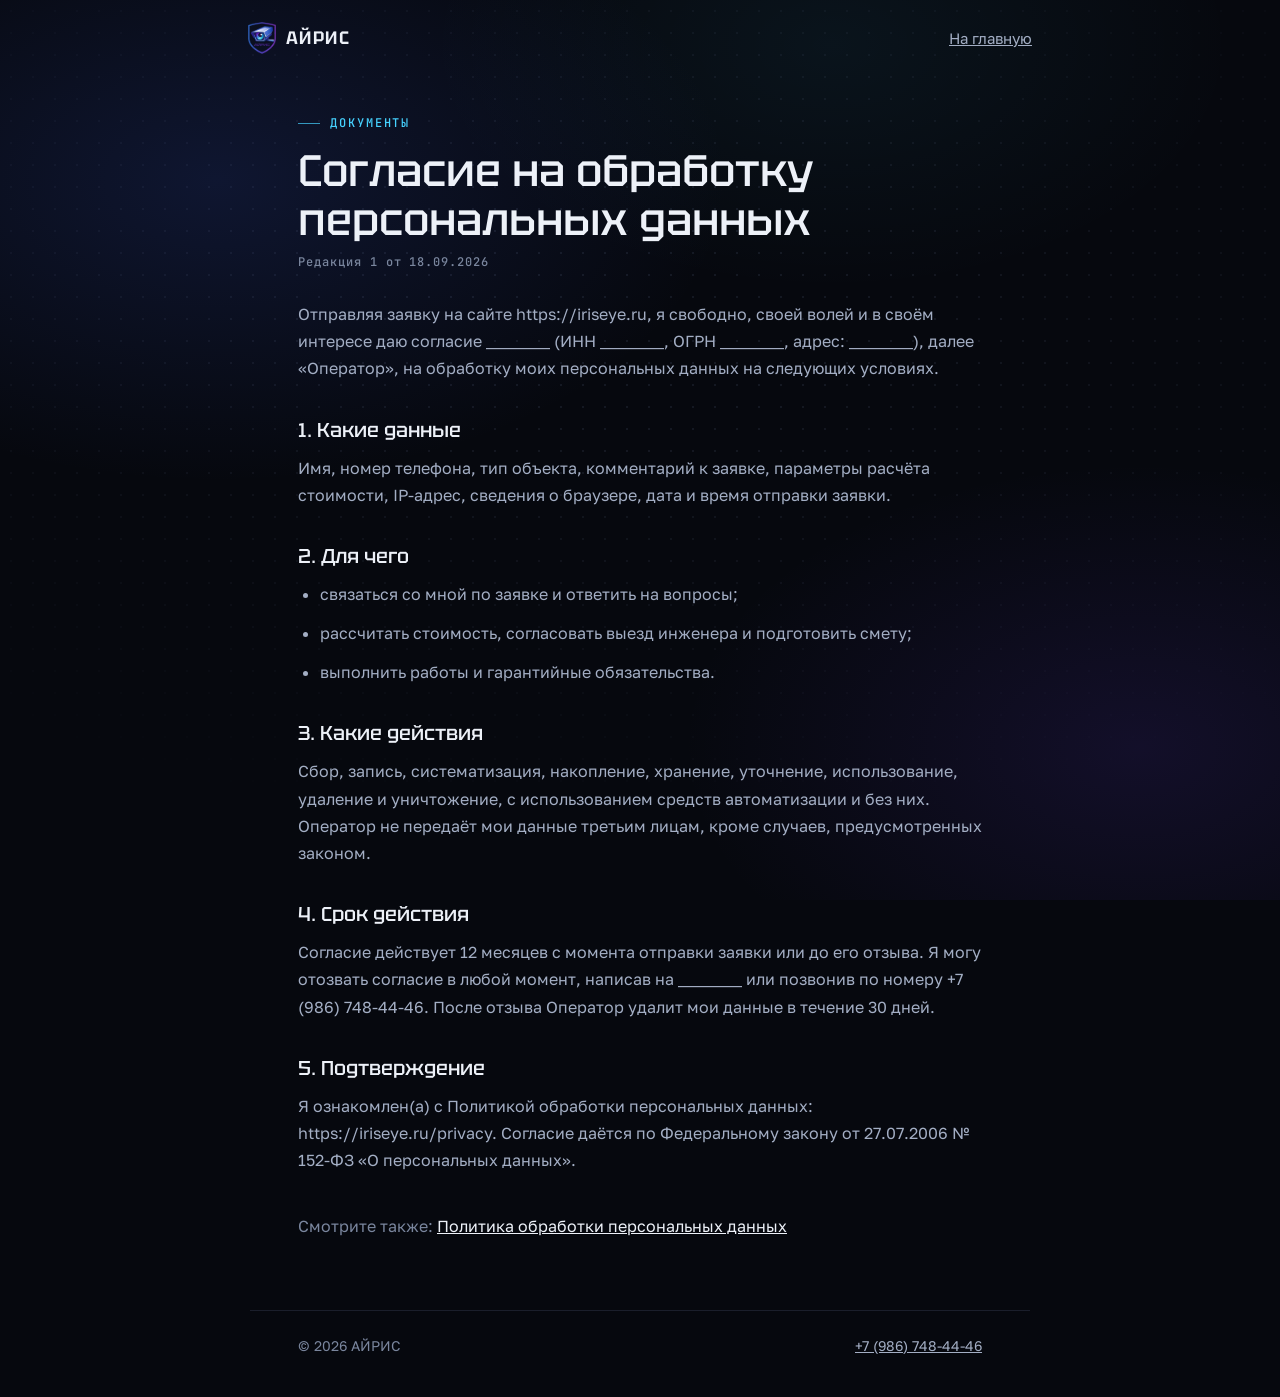
==== consent.html @ 25639793 "Статическая копия для GitHub Pages и карточки без внутренней прокрутки - php lib/cli.php build-stati" ====
<!doctype html>
<html lang="ru">
<head>
<meta charset="utf-8">
<meta name="viewport" content="width=device-width, initial-scale=1">
<title>Согласие на обработку персональных данных · АЙРИС</title>
<meta name="robots" content="noindex, follow">
<meta name="theme-color" content="#06080E">
<link rel="icon" href="./assets/img/favicon-64.png" type="image/png">
<link rel="stylesheet" href="./assets/css/fonts.css">
<link rel="stylesheet" href="./assets/css/site.css?v=7e1c4797">
</head>
<body class="doc-page">
<a class="skip" href="#main">Перейти к тексту</a>
<div class="env" aria-hidden="true"><div class="env__glow"></div><div class="env__dots"></div></div>
<header class="doc-head">
  <a class="doc-head__logo" href="./"><img src="./assets/img/logo-160.png" alt="" width="28" height="32"><span>АЙРИС</span></a>
  <a class="doc-head__back" href="./">На главную</a>
</header>
<main id="main" class="doc" tabindex="-1">
  <p class="kicker">Документы</p>
  <h1>Согласие на обработку персональных данных</h1>
      <p class="doc__meta">Редакция 1 от 18.09.2026</p>
    <div class="doc__body"><p>Отправляя заявку на сайте https://iriseye.ru, я свободно, своей волей и в своём интересе даю согласие ________ (ИНН ________, ОГРН ________, адрес: ________), далее «Оператор», на обработку моих персональных данных на следующих условиях.</p>
<h2>1. Какие данные</h2>
<p>Имя, номер телефона, тип объекта, комментарий к заявке, параметры расчёта стоимости, IP-адрес, сведения о браузере, дата и время отправки заявки.</p>
<h2>2. Для чего</h2>
<ul>
<li>связаться со мной по заявке и ответить на вопросы;</li>
<li>рассчитать стоимость, согласовать выезд инженера и подготовить смету;</li>
<li>выполнить работы и гарантийные обязательства.</li>
</ul>
<h2>3. Какие действия</h2>
<p>Сбор, запись, систематизация, накопление, хранение, уточнение, использование, удаление и уничтожение, с использованием средств автоматизации и без них. Оператор не передаёт мои данные третьим лицам, кроме случаев, предусмотренных законом.</p>
<h2>4. Срок действия</h2>
<p>Согласие действует 12 месяцев с момента отправки заявки или до его отзыва. Я могу отозвать согласие в любой момент, написав на ________ или позвонив по номеру +7 (986) 748-44-46. После отзыва Оператор удалит мои данные в течение 30 дней.</p>
<h2>5. Подтверждение</h2>
<p>Я ознакомлен(а) с Политикой обработки персональных данных: https://iriseye.ru/privacy. Согласие даётся по Федеральному закону от 27.07.2006 № 152-ФЗ «О персональных данных».</p>
</div>
    <p class="doc__see">Смотрите также: <a href="./privacy.html">Политика обработки персональных данных</a></p>
</main>
<footer class="doc-foot">
  <span>© 2026 АЙРИС</span>
  <a href="tel:+79867484446">+7 (986) 748-44-46</a>
</footer>
</body>
</html>
---- assets/css/fonts.css ----
@font-face{font-family:"Golos Text";font-style:normal;font-weight:400;font-display:swap;src:url(../fonts/GolosText-400-cyrillic.woff2) format("woff2");unicode-range:U+0301, U+0400-045F, U+0490-0491, U+04B0-04B1, U+2116}
@font-face{font-family:"Golos Text";font-style:normal;font-weight:400;font-display:swap;src:url(../fonts/GolosText-400-latin.woff2) format("woff2");unicode-range:U+0000-00FF, U+0131, U+0152-0153, U+02BB-02BC, U+02C6, U+02DA, U+02DC, U+0304, U+0308, U+0329, U+2000-206F, U+20AC, U+2122, U+2191, U+2193, U+2212, U+2215, U+FEFF, U+FFFD}
@font-face{font-family:"Golos Text";font-style:normal;font-weight:500;font-display:swap;src:url(../fonts/GolosText-500-cyrillic.woff2) format("woff2");unicode-range:U+0301, U+0400-045F, U+0490-0491, U+04B0-04B1, U+2116}
@font-face{font-family:"Golos Text";font-style:normal;font-weight:500;font-display:swap;src:url(../fonts/GolosText-500-latin.woff2) format("woff2");unicode-range:U+0000-00FF, U+0131, U+0152-0153, U+02BB-02BC, U+02C6, U+02DA, U+02DC, U+0304, U+0308, U+0329, U+2000-206F, U+20AC, U+2122, U+2191, U+2193, U+2212, U+2215, U+FEFF, U+FFFD}
@font-face{font-family:"Golos Text";font-style:normal;font-weight:600;font-display:swap;src:url(../fonts/GolosText-600-cyrillic.woff2) format("woff2");unicode-range:U+0301, U+0400-045F, U+0490-0491, U+04B0-04B1, U+2116}
@font-face{font-family:"Golos Text";font-style:normal;font-weight:600;font-display:swap;src:url(../fonts/GolosText-600-latin.woff2) format("woff2");unicode-range:U+0000-00FF, U+0131, U+0152-0153, U+02BB-02BC, U+02C6, U+02DA, U+02DC, U+0304, U+0308, U+0329, U+2000-206F, U+20AC, U+2122, U+2191, U+2193, U+2212, U+2215, U+FEFF, U+FFFD}
@font-face{font-family:"JetBrains Mono";font-style:normal;font-weight:400;font-display:swap;src:url(../fonts/JetBrainsMono-400-cyrillic.woff2) format("woff2");unicode-range:U+0301, U+0400-045F, U+0490-0491, U+04B0-04B1, U+2116}
@font-face{font-family:"JetBrains Mono";font-style:normal;font-weight:400;font-display:swap;src:url(../fonts/JetBrainsMono-400-latin.woff2) format("woff2");unicode-range:U+0000-00FF, U+0131, U+0152-0153, U+02BB-02BC, U+02C6, U+02DA, U+02DC, U+0304, U+0308, U+0329, U+2000-206F, U+20AC, U+2122, U+2191, U+2193, U+2212, U+2215, U+FEFF, U+FFFD}
@font-face{font-family:"JetBrains Mono";font-style:normal;font-weight:500;font-display:swap;src:url(../fonts/JetBrainsMono-500-cyrillic.woff2) format("woff2");unicode-range:U+0301, U+0400-045F, U+0490-0491, U+04B0-04B1, U+2116}
@font-face{font-family:"JetBrains Mono";font-style:normal;font-weight:500;font-display:swap;src:url(../fonts/JetBrainsMono-500-latin.woff2) format("woff2");unicode-range:U+0000-00FF, U+0131, U+0152-0153, U+02BB-02BC, U+02C6, U+02DA, U+02DC, U+0304, U+0308, U+0329, U+2000-206F, U+20AC, U+2122, U+2191, U+2193, U+2212, U+2215, U+FEFF, U+FFFD}
@font-face{font-family:"Tektur";font-style:normal;font-weight:500;font-display:swap;src:url(../fonts/Tektur-500-cyrillic.woff2) format("woff2");unicode-range:U+0301, U+0400-045F, U+0490-0491, U+04B0-04B1, U+2116}
@font-face{font-family:"Tektur";font-style:normal;font-weight:500;font-display:swap;src:url(../fonts/Tektur-500-latin.woff2) format("woff2");unicode-range:U+0000-00FF, U+0131, U+0152-0153, U+02BB-02BC, U+02C6, U+02DA, U+02DC, U+0304, U+0308, U+0329, U+2000-206F, U+20AC, U+2122, U+2191, U+2193, U+2212, U+2215, U+FEFF, U+FFFD}
@font-face{font-family:"Tektur";font-style:normal;font-weight:600;font-display:swap;src:url(../fonts/Tektur-600-cyrillic.woff2) format("woff2");unicode-range:U+0301, U+0400-045F, U+0490-0491, U+04B0-04B1, U+2116}
@font-face{font-family:"Tektur";font-style:normal;font-weight:600;font-display:swap;src:url(../fonts/Tektur-600-latin.woff2) format("woff2");unicode-range:U+0000-00FF, U+0131, U+0152-0153, U+02BB-02BC, U+02C6, U+02DA, U+02DC, U+0304, U+0308, U+0329, U+2000-206F, U+20AC, U+2122, U+2191, U+2193, U+2212, U+2215, U+FEFF, U+FFFD}
---- assets/css/site.css ----
/* АЙРИС · стили сайта. Всё движется только через transform и opacity. */

:root{
  --bg:#06080E; --bg-2:#0A0E18;
  --line:rgba(150,170,220,.14); --line-2:rgba(150,170,220,.32);
  --tx:#EDF1F8; --tx-2:#A3AEC4; --tx-3:#7A869E;
  --a1:#3B5BDB; --a2:#6A3FE3; --grad:linear-gradient(120deg,#3B5BDB,#6A3FE3);
  --hud:#46D2FF; --alarm:#FF4A3D; --ok:#3DD68C;
  --f-d:"Tektur",system-ui,sans-serif;
  --f-b:"Golos Text",system-ui,-apple-system,"Segoe UI",sans-serif;
  --f-m:"JetBrains Mono",ui-monospace,Consolas,monospace;
  --ease-out:cubic-bezier(.16,1,.3,1);
  --ease-io:cubic-bezier(.65,0,.35,1);
  --gut:clamp(16px,4vw,48px);
  --tshadow:0 1px 2px rgba(4,6,12,.9),0 3px 12px rgba(4,6,12,.7),0 10px 40px rgba(4,6,12,.7);
  color-scheme:dark;
}

*,*::before,*::after{box-sizing:border-box}
html{overflow-x:hidden;overflow-x:clip;-webkit-text-size-adjust:100%;scroll-padding-top:84px}
html.is-locked{overflow:hidden}
body{margin:0;overflow-x:hidden;overflow-x:clip;background:var(--bg);color:var(--tx);font:400 16px/1.6 var(--f-b);-webkit-font-smoothing:antialiased;text-rendering:optimizeLegibility}
img,svg,canvas{display:block;max-width:100%}
a{color:inherit}
button{font:inherit;color:inherit;background:none;border:0;padding:0;cursor:pointer}
h1,h2,h3{margin:0;font-weight:500}
p{margin:0}
ul{margin:0;padding:0;list-style:none}
:focus-visible{outline:2px solid var(--hud);outline-offset:3px;border-radius:6px}
::selection{background:rgba(70,210,255,.3)}
.sr-only{position:absolute!important;width:1px;height:1px;padding:0;margin:-1px;overflow:hidden;clip:rect(0 0 0 0);white-space:nowrap;border:0}
.skip{position:fixed;left:16px;top:-60px;z-index:200;padding:12px 16px;border-radius:10px;background:var(--a1);color:#fff;text-decoration:none;transition:top .3s var(--ease-out)}
.skip:focus{top:16px}
.i{width:18px;height:18px;flex-shrink:0}
main:focus{outline:none}
[hidden]{display:none!important}

/* ---------- окружение: один слой на всю страницу ---------- */
.env{position:fixed;inset:0;z-index:-1;pointer-events:none;overflow:hidden;background:var(--bg)}
.env__glow{position:absolute;inset:-25%;background:
  radial-gradient(38% 32% at 28% 30%,rgba(59,91,219,.17),transparent 70%),
  radial-gradient(34% 30% at 76% 72%,rgba(106,63,227,.13),transparent 70%),
  radial-gradient(30% 26% at 60% 20%,rgba(70,210,255,.06),transparent 70%);
  animation:envDrift 96s var(--ease-io) infinite alternate;animation-delay:-30s}
@keyframes envDrift{to{transform:translate3d(7%,-5%,0) rotate(9deg) scale(1.08)}}
.env__dots{position:absolute;inset:0;background-image:radial-gradient(rgba(170,190,240,.2) 1px,transparent 1.3px);background-size:22px 22px;
  -webkit-mask-image:radial-gradient(110% 80% at 50% 35%,#000 15%,transparent 75%);mask-image:radial-gradient(110% 80% at 50% 35%,#000 15%,transparent 75%);opacity:.45}
.env__scan{position:absolute;inset:0;background:repeating-linear-gradient(0deg,rgba(255,255,255,.016) 0 1px,transparent 1px 3px)}
.env__grain{position:absolute;inset:-50%;opacity:.07;background-image:url("data:image/svg+xml,%3Csvg xmlns='http://www.w3.org/2000/svg' width='160' height='160'%3E%3Cfilter id='n'%3E%3CfeTurbulence type='fractalNoise' baseFrequency='.85' numOctaves='2' stitchTiles='stitch'/%3E%3CfeColorMatrix values='0 0 0 0 1 0 0 0 0 1 0 0 0 0 1 0 0 0 .55 0'/%3E%3C/filter%3E%3Crect width='100%25' height='100%25' filter='url(%23n)'/%3E%3C/svg%3E");animation:grain 1.4s steps(6) infinite}
@keyframes grain{0%{transform:translate(0,0)}20%{transform:translate(-4%,3%)}40%{transform:translate(3%,-4%)}60%{transform:translate(-2%,-2%)}80%{transform:translate(4%,2%)}100%{transform:translate(0,0)}}
body.paused *,body.paused *::before,body.paused *::after{animation-play-state:paused!important}

/* ---------- кнопки ---------- */
.btn{position:relative;isolation:isolate;overflow:hidden;display:inline-flex;align-items:center;justify-content:center;gap:10px;min-height:50px;padding:0 24px;border-radius:12px;font:600 15px/1 var(--f-b);letter-spacing:.01em;text-decoration:none;color:#fff;white-space:nowrap;transition:transform .5s var(--ease-out),background-color .4s,border-color .4s,box-shadow .5s var(--ease-out)}
.btn--primary{background:var(--grad);box-shadow:0 10px 30px rgba(59,91,219,.28)}
.btn--primary:hover{transform:translateY(-2px);box-shadow:0 16px 40px rgba(80,90,230,.4)}
.btn--ghost{background:rgba(255,255,255,.04);border:1px solid var(--line-2);color:var(--tx)}
.btn--ghost:hover{transform:translateY(-2px);border-color:rgba(160,180,240,.6);background:rgba(255,255,255,.07)}
.btn--sm{min-height:42px;padding:0 18px;font-size:14px;border-radius:10px}
.btn--block{width:100%}
.btn--shine::after{content:"";position:absolute;inset:0;z-index:-1;background:linear-gradient(105deg,transparent 30%,rgba(255,255,255,.34) 50%,transparent 70%);transform:translateX(-130%);animation:shine 5s var(--ease-io) infinite;animation-delay:-1.5s}
@keyframes shine{0%,62%{transform:translateX(-130%)}100%{transform:translateX(130%)}}
.btn--arrow .i{width:0;opacity:0;transform:translateX(-8px);transition:width .45s var(--ease-out),opacity .35s,transform .45s var(--ease-out)}
.btn--arrow:hover .i,.btn--arrow:focus-visible .i{width:18px;opacity:1;transform:none}
.btn[disabled]{opacity:.6;cursor:progress}
.linkbtn{color:var(--tx-2);text-decoration:underline;text-underline-offset:3px;font-size:14px;margin-top:14px}
@media (pointer:coarse){.btn{min-height:48px}}

.kicker{display:inline-flex;align-items:center;gap:10px;font:500 12px/1.2 var(--f-m);letter-spacing:.16em;text-transform:uppercase;color:var(--hud)}
.kicker::before{content:"";width:22px;height:1px;background:currentColor;opacity:.7}
.mini{font:500 11px/1 var(--f-m);letter-spacing:.14em;text-transform:uppercase;color:var(--tx-3);margin:0 0 12px}
.rec{display:inline-block;width:8px;height:8px;border-radius:50%;background:var(--alarm);flex-shrink:0;animation:rec 1.6s ease-in-out infinite}
@keyframes rec{50%{opacity:.2}}
@keyframes spin{to{transform:rotate(360deg)}}
.chips{display:flex;flex-wrap:wrap;gap:8px;margin-top:16px}
.chips li{font:500 12px/1 var(--f-m);letter-spacing:.03em;padding:9px 11px;border:1px solid var(--line-2);border-radius:8px;color:#CBD4E8;background:rgba(4,6,12,.35)}

/* ---------- шапка ---------- */
.nav{position:fixed;left:0;right:0;top:0;z-index:40;height:68px;display:flex;align-items:center;gap:clamp(12px,2.2vw,30px);padding:0 var(--gut);transition:opacity .7s var(--ease-out)}
.nav::before{content:"";position:absolute;inset:0;z-index:-1;background:rgba(6,8,14,.8);-webkit-backdrop-filter:blur(14px);backdrop-filter:blur(14px);border-bottom:1px solid var(--line);opacity:0;transition:opacity .5s}
.nav.is-solid::before{opacity:1}
body.is-intro .nav{opacity:0;pointer-events:none}
.nav__logo{display:flex;align-items:center;gap:10px;color:var(--tx);text-decoration:none}
.nav__logo img{width:30px;height:auto}
.nav__word{font:600 18px/1 var(--f-d);letter-spacing:.08em}
.nav__links{display:flex;gap:clamp(16px,2vw,30px);margin-left:auto}
.nav__links a{position:relative;color:var(--tx-2);text-decoration:none;font-size:15px;transition:color .3s}
.nav__links a::after{content:"";position:absolute;left:0;right:0;bottom:-6px;height:1px;background:var(--hud);transform:scaleX(0);transform-origin:left;transition:transform .45s var(--ease-out)}
.nav__links a:hover{color:var(--tx)}
.nav__links a:hover::after{transform:scaleX(1)}
.nav__phone{display:flex;align-items:center;gap:8px;color:var(--tx);text-decoration:none;font:500 15px/1 var(--f-b);white-space:nowrap}
.nav__phone .i{color:var(--hud)}
.nav__burger{display:none;width:44px;height:44px;border-radius:10px;border:1px solid var(--line-2);position:relative}
.nav__burger i{position:absolute;left:12px;right:12px;height:1.5px;background:var(--tx);transition:transform .4s var(--ease-out)}
.nav__burger i:first-child{top:17px}
.nav__burger i:last-child{top:25px}
.nav__burger[aria-expanded="true"] i:first-child{transform:translateY(4px) rotate(45deg)}
.nav__burger[aria-expanded="true"] i:last-child{transform:translateY(-4px) rotate(-45deg)}
.menu{position:fixed;inset:0;z-index:39;pointer-events:none;padding:100px var(--gut) 40px;background:rgba(6,8,14,.97);display:flex;flex-direction:column;gap:28px;opacity:0;transition:opacity .4s}
.menu.is-open{opacity:1;pointer-events:auto}
.menu nav{display:flex;flex-direction:column;gap:6px}
.menu nav a{font:500 30px/1.3 var(--f-d);color:var(--tx);text-decoration:none;padding:6px 0}
.menu__phone{font:500 22px/1 var(--f-d);color:var(--hud);text-decoration:none}
.menu__hours{color:var(--tx-3)}
@media (max-width:1060px){.nav__links{display:none}.nav__phone{margin-left:auto}.nav__burger{display:block}}
@media (max-width:640px){.nav__phone span,.nav__cta{display:none}.nav__phone{width:44px;height:44px;justify-content:center;border:1px solid var(--line-2);border-radius:10px}}

/* ---------- заставка ---------- */
.intro{position:fixed;inset:0;z-index:100;display:grid;place-items:center;touch-action:none;cursor:pointer;-webkit-user-select:none;user-select:none}
.aperture{position:absolute;inset:0;width:100%;height:100%}
.blade{fill:#070A12;stroke:rgba(120,140,210,.24);stroke-width:.3;stroke-opacity:0;transition:stroke-opacity .2s}
.intro.is-opening .blade{stroke-opacity:1}
.intro__line{position:absolute;left:8%;right:8%;top:50%;height:1px;background:linear-gradient(90deg,transparent,#A9BCFF 30%,#E6EEFF 50%,#A9BCFF 70%,transparent);transform:scaleX(0);opacity:0}
.intro__vf{position:absolute;inset:0;pointer-events:none}
.intro__vf i{position:absolute;width:30px;height:30px;border:0 solid rgba(200,215,255,.55);opacity:0}
.intro__vf i:nth-child(1){left:24px;top:24px;border-left-width:1.5px;border-top-width:1.5px}
.intro__vf i:nth-child(2){right:24px;top:24px;border-right-width:1.5px;border-top-width:1.5px}
.intro__vf i:nth-child(3){left:24px;bottom:24px;border-left-width:1.5px;border-bottom-width:1.5px}
.intro__vf i:nth-child(4){right:24px;bottom:24px;border-right-width:1.5px;border-bottom-width:1.5px}
.intro__osd{position:absolute;display:flex;align-items:center;gap:8px;font:500 11px/1 var(--f-m);letter-spacing:.14em;color:rgba(214,225,250,.72);opacity:0}
.intro__osd--tl{left:40px;top:40px}
.intro__osd--tr{right:40px;top:40px}
.intro__osd--bl{left:40px;bottom:40px}
.intro__osd--br{right:40px;bottom:40px}
.intro__core{position:relative;width:min(56vmin,340px);aspect-ratio:1;display:grid;place-items:center}
.intro__rings{position:absolute;inset:0;width:100%;height:100%;overflow:visible;opacity:0}
.ring{fill:none;stroke-width:1}
.ring--track{stroke:rgba(140,160,220,.14)}
.ring--load{stroke:var(--hud);stroke-width:1.6;stroke-linecap:round;stroke-dasharray:100;stroke-dashoffset:100;transition:stroke-dashoffset .35s linear}
.ring--dash{stroke:rgba(120,132,255,.62);stroke-dasharray:2 6}
.ring-spin{transform-box:fill-box;transform-origin:center;animation:spin 20s linear infinite}
.ring--in{stroke:rgba(170,184,255,.5);stroke-dasharray:100;stroke-dashoffset:100}
.ticks line{stroke:rgba(180,196,240,.38);stroke-width:1}
.intro__logo{position:relative;width:44%;aspect-ratio:450/512}
.intro__logo img{position:absolute;inset:0;width:100%;height:100%}
.intro__soft{filter:blur(16px);opacity:0}
.intro__sharp{opacity:0}
.intro__glint{position:absolute;inset:0;overflow:hidden;-webkit-mask:url(../img/logo-512.png) center/contain no-repeat;mask:url(../img/logo-512.png) center/contain no-repeat}
.intro__glint::before{content:"";position:absolute;top:-10%;bottom:-10%;left:-60%;width:60%;background:linear-gradient(100deg,transparent,rgba(255,255,255,.9) 50%,transparent);transform:translateX(-100%)}
.intro.is-glint .intro__glint::before{transition:transform .9s var(--ease-io);transform:translateX(380%)}
.intro__sub{position:absolute;left:0;right:0;top:calc(50% + min(28vmin,170px) + 26px);text-align:center;font:500 13px/1 var(--f-m);letter-spacing:.42em;color:#D3DCF2;opacity:0;padding-left:.42em}
.intro__hint{position:absolute;left:0;right:0;bottom:30px;text-align:center;font-size:12px;color:var(--tx-3);opacity:0;transition:opacity .6s}
.intro.show-hint .intro__hint{opacity:1}
@media (max-width:600px){.intro__osd--tl,.intro__osd--bl{left:30px}.intro__osd--tr,.intro__osd--br{right:30px}.intro__osd--tl,.intro__osd--tr{top:30px}.intro__osd--bl,.intro__osd--br{bottom:30px}.intro__vf i:nth-child(n){width:22px;height:22px}.intro__sub{font-size:11px;letter-spacing:.3em}}

/* ---------- герой ---------- */
.hero{position:relative;height:var(--hero-h,1050vh)}
.stage{position:sticky;top:0;height:100vh;height:100lvh;overflow:hidden;overflow:clip;isolation:isolate;background:#04060B}
.stage__amb{position:absolute;inset:-8%;width:116%;height:116%;max-width:none;opacity:0;transition:opacity 1s}
.stage.is-flank .stage__amb{opacity:1}
.stage__frame{position:absolute;left:0;top:0;width:100%;height:100%;overflow:hidden;overflow:clip;background:#05070C}
.stage.is-flank .stage__frame{box-shadow:0 0 0 1px rgba(140,160,220,.14),0 40px 140px rgba(0,0,0,.65)}
.stage__poster{position:absolute;inset:0;width:100%;height:100%;object-fit:cover}
.stage__v{position:absolute;inset:0;width:100%;height:100%;object-fit:cover;opacity:0;transition:opacity .7s}
.stage.video-ready .v-lite{opacity:1}
.stage.hd .v-hd{opacity:1}
.stage.hd .v-lite{opacity:0}
.stage.video-failed .stage__v{display:none}
/* телефон: такты по свайпу, герой на один экран, плашки меняются плавно */
@property --k{syntax:"<number>";initial-value:0;inherits:true}
.hero.is-beats{height:100vh;height:100svh}
.hero.is-beats .plate{transition:opacity .5s var(--ease-out),--k .9s var(--ease-out),visibility 0s linear .5s}
.hero.is-beats .plate.is-on{transition:opacity .5s var(--ease-out),--k .9s var(--ease-out),visibility 0s}
.stage__shade{position:absolute;inset:0;pointer-events:none;background:
  radial-gradient(130% 95% at 50% 45%,transparent 50%,rgba(4,6,12,.5) 100%),
  linear-gradient(to bottom,rgba(4,6,12,.45),transparent 16%,transparent 78%,rgba(4,6,12,.5))}
.stage.is-full .stage__shade{background:
  radial-gradient(130% 95% at 50% 40%,transparent 45%,rgba(4,6,12,.45) 100%),
  linear-gradient(to bottom,rgba(4,6,12,.6),transparent 18%,transparent 48%,rgba(4,6,12,.82) 100%)}
.stage__alarm{position:absolute;inset:0;pointer-events:none;background:radial-gradient(ellipse at center,transparent 38%,rgba(255,40,28,.3));opacity:0;transition:opacity .5s}
.stage.is-alarm .stage__alarm{opacity:1;animation:alarmPulse 1.1s ease-in-out infinite}
@keyframes alarmPulse{50%{opacity:.4}}
.stage__ui{position:absolute;left:0;right:0;top:0;height:100vh;height:100svh;z-index:3;pointer-events:none}
.stage__ui .plate,.stage__ui a,.stage__ui button{pointer-events:auto}

.osd{position:absolute;inset:0;pointer-events:none;font:500 11px/1 var(--f-m);letter-spacing:.09em;color:rgba(232,238,255,.88);text-shadow:0 1px 2px rgba(0,0,0,.85)}
.osd>*{position:absolute;white-space:nowrap}
.osd__tl{left:14px;top:82px;display:flex;align-items:center;gap:8px}
.osd__tr{right:14px;top:82px}
.osd__bl{left:14px;bottom:14px;color:rgba(232,238,255,.66)}

.stage.is-full .osd__bl{display:none}
.osd__flash{left:50%;top:112px;transform:translateX(-50%);padding:7px 10px;border-radius:6px;color:#FF7468;background:rgba(40,6,8,.62);border:1px solid rgba(255,74,61,.55);opacity:0;transition:opacity .3s}

.stage.is-alarm .osd__flash{opacity:1;animation:blink 1s steps(1) infinite}
@keyframes blink{50%{opacity:.35}}


.stage__load{position:absolute;right:18px;bottom:18px;display:flex;align-items:center;gap:8px;padding:8px 12px;border-radius:999px;background:rgba(6,8,14,.6);border:1px solid var(--line);font:500 11px/1 var(--f-m);letter-spacing:.1em;color:var(--tx-2);opacity:0;transition:opacity .6s}
.stage__load.is-on{opacity:1}
.stage__load svg{width:16px;height:16px}
.stage__load circle{fill:none;stroke:var(--line-2);stroke-width:2.4}
.stage__load circle.v{stroke:var(--hud);stroke-dasharray:100;stroke-dashoffset:100;transition:stroke-dashoffset .3s linear}
.stage.is-full .stage__load{bottom:auto;top:108px;right:14px}
.stage__cue{position:absolute;left:50%;bottom:26px;transform:translateX(-50%);display:flex;flex-direction:column;align-items:center;gap:10px;font:500 11px/1 var(--f-m);letter-spacing:.24em;text-transform:uppercase;color:var(--tx-2);opacity:0;transition:opacity .6s}
.stage__cue.is-on{opacity:1}
.stage__cue i{width:1px;height:38px;background:linear-gradient(var(--hud),transparent);transform-origin:top;animation:cue 2.2s var(--ease-io) infinite}
@keyframes cue{0%{transform:scaleY(0)}50%{transform:scaleY(1)}100%{transform:scaleY(1);opacity:0}}
.stage.is-full .stage__cue{bottom:auto;top:calc(100svh - 120px)}

/* плашки */
.plate{position:absolute;left:0;top:0;z-index:5;width:var(--pw,400px);padding:22px 24px 24px;border-radius:16px;
  background:linear-gradient(160deg,rgba(20,26,46,.9),rgba(8,11,22,.86));border:1px solid rgba(140,160,220,.2);
  box-shadow:0 30px 80px rgba(0,0,0,.45);opacity:0;visibility:hidden;--k:0;
  transform:translate3d(var(--x,0px),var(--y,0px),0)}
.plate.is-on{visibility:visible}
.plate__kicker{display:flex;align-items:center;gap:9px;margin:0 0 14px;font:500 12px/1.3 var(--f-m);letter-spacing:.14em;color:var(--hud)}
.plate__title{font:500 clamp(24px,2.2vw,34px)/1.1 var(--f-d);letter-spacing:-.005em;margin:0 0 12px}
.plate__title--xl{font-size:clamp(30px,3.3vw,50px);line-height:1.04}
.plate__text{color:var(--tx-2);font-size:clamp(15px,1.02vw,17px);line-height:1.55}
.plate__quote{margin:16px 0 0;padding:14px 16px;border-left:2px solid var(--hud);background:rgba(70,210,255,.06);border-radius:0 10px 10px 0}
.plate__quote p{font-size:15px;line-height:1.5;color:var(--tx)}
.plate__quote footer{margin-top:6px;font:500 12px/1 var(--f-m);color:var(--tx-3)}
.plate__static-cta{display:none}
.status{margin-top:16px;display:grid;gap:6px}
.status li{display:flex;justify-content:space-between;align-items:center;padding:9px 12px;border-radius:9px;background:rgba(4,6,12,.45);border:1px solid var(--line);font:500 12px/1 var(--f-m);letter-spacing:.04em;transition:border-color .3s,background-color .3s}
.status b{font-weight:500;color:var(--ok);display:flex;align-items:center;gap:7px}
.status b::before{content:"";width:7px;height:7px;border-radius:50%;background:currentColor}
.status li.is-hot{border-color:rgba(255,74,61,.6);background:rgba(60,8,10,.5)}
.status li.is-hot b{color:#FF6B60}
.status li.is-hot b::before{animation:rec .8s steps(1) infinite}
.status li.is-idle b{color:var(--tx-3)}

.plate--cta{width:var(--pw,480px);text-align:center;padding:30px 28px 24px;background:none;border:0;overflow:hidden;
  box-shadow:0 40px 120px rgba(0,0,0,.65);transform-origin:var(--ox,50%) var(--oy,50%);
  transform:translate3d(var(--x,0px),var(--y,0px),0) scale(calc(.9 + .1*var(--k)))}
.plate--cta::before{content:"";position:absolute;inset:-90%;background:conic-gradient(from 0deg,transparent 0 60%,rgba(106,120,255,.95) 71%,rgba(70,210,255,.95) 78%,transparent 88%);animation:spin 6s linear infinite;animation-play-state:paused}
.plate--cta.is-on::before{animation-play-state:running}
.plate--cta::after{content:"";position:absolute;inset:1.5px;border-radius:15px;background:linear-gradient(170deg,#121A36,#0A0F1F 62%)}
.plate--cta>*{position:relative;z-index:1}
.plate--cta .plate__title{font-size:clamp(24px,2.3vw,34px)}
.plate__actions{display:flex;flex-wrap:wrap;justify-content:center;gap:10px;margin-top:20px}
.plate__msg{display:flex;justify-content:center;gap:22px;margin-top:16px}
.plate__msg a{display:inline-flex;align-items:center;gap:7px;color:var(--tx-2);text-decoration:none;font-size:14px;transition:color .3s}
.plate__msg a:hover{color:var(--tx)}

/* огонёк по рамке (Border Trail) */
.trail{position:absolute;inset:0;border-radius:inherit;pointer-events:none;overflow:visible}
.trail i{position:absolute;left:0;top:0;width:80px;height:2px;border-radius:2px;background:linear-gradient(90deg,transparent,#8FE6FF);offset-path:inset(0 round 16px);offset-distance:calc(var(--k)*100%);offset-rotate:auto;opacity:min(calc(var(--k)*10),calc((1 - var(--k))*8),1)}
@supports not (offset-path:inset(0 round 1px)){.trail{display:none}}

/* входы текста: всё от --k (0..1), обратимо при прокрутке вверх */
.w{display:inline-block;white-space:nowrap}
.fx-sub{--ks:clamp(0,(var(--k) - .34)*3,1);opacity:var(--ks);transform:translateY(calc((1 - var(--ks))*10px))}
.fx-chips>*{--kc:clamp(0,(var(--k) - .5 - var(--i,0)*.07)*4,1);opacity:var(--kc);transform:translateY(calc((1 - var(--kc))*8px))}
.fx-btns{--kb:clamp(0,(var(--k) - .7)*4,1);opacity:var(--kb);transform:translateY(calc((1 - var(--kb))*12px))}
.plate--cta .fx-sub{--ks:clamp(0,(var(--k) - .5)*4,1)}
.fx-blur{position:relative;--kb2:clamp(0,var(--k)*1.35,1);transform:scale(calc(1.035 - .035*var(--kb2)));transform-origin:left center}
.fx-blur .fx-sharp{display:block;opacity:var(--kb2)}
.fx-blur .fx-soft{position:absolute;inset:0;filter:blur(12px);opacity:calc(1 - var(--kb2))}
.fx-cut .w{overflow:hidden;vertical-align:top;padding:.08em 0 .16em;margin:-.08em 0 -.16em}
.fx-cut .c{display:inline-block;--kc:clamp(0,(var(--k) - var(--th,0))*4,1);transform:translateY(calc((1 - var(--kc))*112%))}
.fx-door .w{--kc:clamp(0,(var(--k) - var(--th,0))*3,1);opacity:var(--kc);transform:translateX(calc((1 - var(--kc))*var(--jx,0px)))}
.fx-punch .w{--kc:clamp(0,(var(--k) - var(--th,0))*3,1);--kp:clamp(0,(var(--k) - var(--th,0) - .14)*3,1);opacity:var(--kc);transform:scale(calc(.6 + .52*var(--kc) - .12*var(--kp)));transform-origin:left 70%}
.fx-drop .w{--kc:clamp(0,(var(--k) - var(--th,0))*3,1);opacity:var(--kc);transform:translateY(calc((1 - var(--kc))*-22px))}
.fx-rise .w{--kc:clamp(0,(var(--k) - var(--th,0))*3,1);opacity:var(--kc);transform:translateY(calc((1 - var(--kc))*26px))}

/* ---------- разделы ---------- */
.wrap{max-width:1220px;margin:0 auto}
.section{position:relative;padding:clamp(90px,13vh,150px) var(--gut)}
.sec-head{max-width:760px}
.sec-head--center{margin:0 auto;text-align:center}
.sec-head--center .kicker::after{content:"";width:22px;height:1px;background:currentColor;opacity:.7}
.h2{font:500 clamp(32px,4.4vw,58px)/1.04 var(--f-d);letter-spacing:-.01em;margin:18px 0 18px}
.lead{max-width:60ch;color:var(--tx-2);font-size:clamp(16px,1.25vw,19px);line-height:1.6}
.sec-head--center .lead{margin:0 auto}
.lead a{color:var(--tx);text-underline-offset:3px}

.js [data-reveal]{opacity:0;transform:translateY(26px);transition:opacity 1s var(--ease-out),transform 1s var(--ease-out);transition-delay:calc(var(--i,0)*80ms)}
.js [data-reveal].in{opacity:1;transform:none}
.js [data-reveal].settled{transition-delay:0s}

.hero-end{display:block;height:1px}

.manifesto{padding:clamp(110px,18vh,200px) var(--gut) clamp(40px,8vh,90px)}
.manifesto__text{max-width:21ch;font:500 clamp(32px,5.4vw,76px)/1.1 var(--f-d);letter-spacing:-.012em}
.manifesto__text .w{opacity:.14;transition:opacity .45s var(--ease-out)}
.manifesto__text .w.on{opacity:1}
.no-js .manifesto__text .w{opacity:1}

/* услуги */
.svc{display:grid;grid-template-columns:minmax(230px,300px) minmax(0,1fr);gap:28px;margin-top:50px}
.svc__tabs{position:relative;display:flex;flex-direction:column;gap:8px}
.svc__ind{position:absolute;left:0;top:0;width:100%;height:var(--h,58px);border-radius:12px;border:1px solid rgba(110,124,255,.65);background:rgba(59,91,219,.12);transform:translateY(var(--y,0px));transition:transform .55s var(--ease-out)}
.svc__tab{position:relative;display:flex;align-items:center;gap:14px;min-height:58px;padding:0 18px;border-radius:12px;text-align:left;font:500 16px/1.2 var(--f-b);color:var(--tx-2);border:1px solid var(--line);transition:color .3s}
.svc__tab[aria-selected="true"]{color:var(--tx);border-color:transparent}
.svc__tab .n{font:500 12px/1 var(--f-m);color:var(--hud)}
.svc__card{position:relative;overflow:hidden;overflow:clip;border-radius:20px;border:1px solid var(--line);background:linear-gradient(160deg,rgba(18,24,42,.75),rgba(8,11,22,.75))}
.svc__pan{position:relative;display:grid;grid-template-columns:minmax(0,.85fr) minmax(0,1.15fr);gap:30px;padding:22px}
.svc__pan[hidden]{display:none}
.svc__pan.is-enter{animation:panIn .7s var(--ease-out)}
@keyframes panIn{from{opacity:0;transform:translateY(14px)}}
.svc__img{margin:0;border-radius:14px;overflow:hidden;aspect-ratio:4/5;background:#0B1020}
.svc__img img{width:100%;height:100%;object-fit:cover;transition:transform 1.2s var(--ease-out)}
.svc__card:hover .svc__img img{transform:scale(1.03)}
.svc__body{padding:10px 6px 6px 0}
.svc__desc{font-size:clamp(17px,1.35vw,20px);line-height:1.5;color:var(--tx);margin:0 0 26px;max-width:40ch}
.checks{display:grid;gap:10px;margin:0 0 26px}
.checks li{display:flex;gap:12px;align-items:flex-start;color:var(--tx-2);line-height:1.45}
.checks .i{color:var(--hud);margin-top:2px}
.spot{position:absolute;left:0;top:0;width:620px;height:620px;margin:-310px 0 0 -310px;border-radius:50%;background:radial-gradient(closest-side,rgba(70,210,255,.1),transparent);transform:translate(var(--mx,-2000px),var(--my,-2000px));pointer-events:none;opacity:0;transition:opacity .5s}
.svc__card:hover .spot,.formcard:hover .spot{opacity:1}

/* почему мы */
.stats{display:grid;grid-template-columns:repeat(4,minmax(0,1fr));margin:56px 0 30px;border:1px solid var(--line);border-radius:20px;overflow:hidden}
.stats li{padding:28px 26px;border-left:1px solid var(--line)}
.stats li:first-child{border-left:0}
.stats b{display:block;font:500 clamp(34px,3.6vw,54px)/1 var(--f-d);font-weight:500;letter-spacing:-.01em;background:linear-gradient(120deg,#EDF1F8,#9FB0E8);-webkit-background-clip:text;background-clip:text;color:transparent}
.stats span{display:block;margin-top:12px;color:var(--tx-2);font-size:15px;line-height:1.45;max-width:22ch}
.why__grid{display:grid;grid-template-columns:repeat(4,minmax(0,1fr));gap:14px}
.tile{position:relative;padding:26px 24px 28px;border-radius:18px;border:1px solid var(--line);background:rgba(12,17,30,.55);transition:border-color .4s,transform .5s var(--ease-out)}
.tile:hover{border-color:rgba(110,124,255,.5);transform:translateY(-4px)}
.tile h3{font:500 20px/1.2 var(--f-d);margin:20px 0 10px}
.tile p{color:var(--tx-2);line-height:1.55;font-size:15px}
.iris{width:48px;height:48px}
.iris circle{fill:none;stroke:var(--hud);stroke-width:1.4}
.iris circle:nth-child(1){stroke:rgba(110,124,255,.7);stroke-dasharray:100;stroke-dashoffset:100;transition:stroke-dashoffset 1.4s var(--ease-out) .2s}
.iris circle:nth-child(2){stroke-dasharray:100;stroke-dashoffset:100;transition:stroke-dashoffset 1.2s var(--ease-out) .45s}
.iris circle:nth-child(3){fill:var(--hud);stroke:none;opacity:0;transition:opacity .6s .9s}
.in .iris circle:nth-child(1),.in .iris circle:nth-child(2){stroke-dashoffset:0}
.in .iris circle:nth-child(3){opacity:1}

/* калькулятор */
.calc__grid{display:grid;grid-template-columns:minmax(0,1fr) minmax(300px,390px);gap:28px;margin-top:48px;align-items:start}
.step{margin:0 0 14px;padding:20px 20px 22px;border:1px solid var(--line);border-radius:18px;background:rgba(12,17,30,.5);min-width:0}
.step legend{float:left;width:100%;padding:0;margin:0 0 16px;display:flex;align-items:center;gap:12px;font:500 17px/1.2 var(--f-b)}
.step__n{display:grid;place-items:center;width:28px;height:28px;border-radius:50%;border:1px solid rgba(110,124,255,.6);font:500 12px/1 var(--f-m);color:var(--hud)}
.opts{clear:both;display:grid;grid-template-columns:repeat(auto-fit,minmax(150px,1fr));gap:8px}
.opts--4{grid-template-columns:repeat(4,minmax(0,1fr))}
.opts--col{grid-template-columns:1fr}
.opts--2{grid-template-columns:repeat(2,minmax(0,1fr))}
.step__hint{clear:both;margin:10px 2px 0;font:500 12px/1.4 var(--f-m);letter-spacing:.04em;color:var(--hud);opacity:.85}
.step.is-off .opts{opacity:.38;pointer-events:none}
.step.is-off legend{opacity:.55}
.price__est{display:block;font-size:.72em;line-height:1.2}
.opt{position:relative;display:block}
.opt input{position:absolute;inset:0;width:100%;height:100%;margin:0;opacity:0;cursor:pointer}
.opt>span{display:flex;align-items:center;justify-content:space-between;gap:10px;min-height:50px;padding:0 16px;border:1px solid var(--line-2);border-radius:11px;color:var(--tx-2);font-size:15px;transition:border-color .3s,background-color .3s,color .3s}
.opt input:checked+span{border-color:#6F7DFF;background:rgba(59,91,219,.17);color:var(--tx)}
.opt input:focus-visible+span{outline:2px solid var(--hud);outline-offset:2px}
.opt:hover>span{border-color:rgba(160,180,240,.55)}
.opt em{font-style:normal;font:500 12px/1 var(--f-m);color:var(--hud);white-space:nowrap}
.opt--check>span{justify-content:flex-start}
.opt--check>span::before{content:"";flex:0 0 18px;height:18px;border-radius:5px;border:1.5px solid var(--line-2);transition:background-color .3s,border-color .3s}
.opt--check input:checked+span::before{background:var(--a1) url("data:image/svg+xml,%3Csvg xmlns='http://www.w3.org/2000/svg' viewBox='0 0 24 24'%3E%3Cpath d='M5 12.5l4.5 4.5L19 7.5' fill='none' stroke='white' stroke-width='3' stroke-linecap='round' stroke-linejoin='round'/%3E%3C/svg%3E") center/13px no-repeat;border-color:var(--a1)}
.opt--check em{margin-left:auto}
.opt.is-off{opacity:.38;pointer-events:none}
.calc__res{position:sticky;top:92px;overflow:hidden;overflow:clip;padding:28px 26px 26px;border-radius:20px;text-align:center;background:linear-gradient(165deg,#111A36,#0A0F1F);border:1px solid rgba(110,124,255,.38)}
.calc__iris{width:118px;height:118px;margin:0 auto 14px}
.calc__iris circle{fill:none}
.calc__iris .t{stroke:rgba(140,160,220,.18);stroke-width:2}
.calc__iris .v{stroke:var(--hud);stroke-width:2.4;stroke-linecap:round;stroke-dasharray:100;stroke-dashoffset:100;transition:stroke-dashoffset .8s var(--ease-out)}
.calc__iris .r2 circle{stroke:rgba(120,132,255,.7);stroke-width:1.5;stroke-dasharray:6 4}
.calc__iris .r2,.calc__iris .r3{transform-box:fill-box;transform-origin:center;transition:transform .8s var(--ease-out)}
.calc__iris .r3 circle{stroke:rgba(170,184,255,.55);stroke-width:1.2}
.calc__iris .c{fill:var(--hud);transition:transform .8s var(--ease-out);transform-box:fill-box;transform-origin:center}
.price{font:500 clamp(36px,3.5vw,48px)/1 var(--f-d);letter-spacing:-.01em;margin:8px 0 18px;white-space:nowrap}
.nf{display:inline-flex;vertical-align:top}
.nf__d{display:inline-block;height:1.12em;overflow:hidden}
.nf__col{display:flex;flex-direction:column;transform:translateY(calc(var(--d,0)*-1.12em));transition:transform .75s var(--ease-out)}
.nf__col>span{display:block;height:1.12em;line-height:1.12em}
.nf__sp{display:inline-block;width:.3em}
.calc__lines{margin:0 0 16px;text-align:left;font-size:14px;color:var(--tx-2)}
.calc__lines li{display:flex;justify-content:space-between;gap:12px;padding:9px 0;border-top:1px dashed var(--line)}
.calc__lines b{font-weight:500;color:var(--tx);white-space:nowrap}
.calc__note{font-size:13px;line-height:1.5;color:var(--tx-3);margin:0 0 18px}

/* объекты */
.works__grid{display:grid;grid-template-columns:repeat(3,minmax(0,1fr));grid-auto-rows:clamp(190px,21vw,300px);gap:14px;margin-top:48px}
.work{position:relative;overflow:hidden;overflow:clip;border-radius:16px;background:#0B1020}
.work:first-child{grid-column:span 2;grid-row:span 2}
.work::before,.work::after{content:"";position:absolute;left:0;right:0;height:50.5%;z-index:3;background:#0B1020;transition:transform 1.15s var(--ease-io);transition-delay:calc(var(--i,0)*90ms + 200ms);pointer-events:none}
.work::before{top:0}
.work::after{bottom:0}
.work.in::before{transform:translateY(-101%)}
.work.in::after{transform:translateY(101%)}
.no-js .work::before,.no-js .work::after{display:none}
.work__btn{position:absolute;inset:0;display:block;width:100%;text-align:left;cursor:zoom-in}
.work__btn img{width:100%;height:100%;object-fit:cover;transition:transform 1.4s var(--ease-out)}
.work__btn:hover img{transform:scale(1.05)}
.work__cap{position:absolute;left:0;right:0;bottom:0;padding:44px 18px 16px;background:linear-gradient(transparent,rgba(4,6,12,.88));display:flex;flex-direction:column;gap:4px}
.work__cap b{font:500 17px/1.2 var(--f-d)}
.work__cap span{font-size:13px;color:var(--tx-2)}
.work:first-child .work__cap b{font-size:22px}

/* отзывы */
.reviews .sec-head{margin-bottom:50px}
.marquee{display:flex;gap:18px;overflow:hidden;padding:9px 0;-webkit-mask-image:linear-gradient(90deg,transparent,#000 10%,#000 90%,transparent);mask-image:linear-gradient(90deg,transparent,#000 10%,#000 90%,transparent)}
.marquee__track{display:flex;gap:18px;flex-shrink:0;animation:marq 80s linear infinite;animation-play-state:paused}
.marquee.is-vis .marquee__track{animation-play-state:running}
.marquee:hover .marquee__track{animation-play-state:paused}
.marquee--rev .marquee__track{animation-direction:reverse;animation-duration:92s}
@keyframes marq{to{transform:translateX(calc(-100% - 18px))}}
.review{flex:0 0 auto;width:min(390px,82vw);padding:24px 24px 22px;border-radius:18px;border:1px solid var(--line);background:rgba(12,17,30,.6);display:flex;flex-direction:column;justify-content:space-between;gap:18px}
.review p{font-size:16px;line-height:1.55;color:var(--tx)}
.review footer{display:flex;flex-direction:column;gap:4px}
.review footer b{font-weight:500}
.review footer span{font:500 11px/1 var(--f-m);letter-spacing:.12em;text-transform:uppercase;color:var(--tx-3)}

/* вопросы */
.faq__wrap{display:grid;grid-template-columns:minmax(0,.8fr) minmax(0,1.2fr);gap:56px;align-items:start}
.qa{border-bottom:1px solid var(--line)}
.qa:first-child{border-top:1px solid var(--line)}
.qa summary{list-style:none;display:flex;justify-content:space-between;align-items:flex-start;gap:18px;padding:22px 0;cursor:pointer;font:500 clamp(17px,1.35vw,20px)/1.35 var(--f-b)}
.qa summary::-webkit-details-marker{display:none}
.qa summary .i{width:22px;height:22px;color:var(--hud);transition:transform .5s var(--ease-out);margin-top:2px}
.qa[open] summary .i{transform:rotate(45deg)}
.qa__a p{max-width:62ch;margin:0 0 24px;color:var(--tx-2);line-height:1.65}
@supports (interpolate-size:allow-keywords){
  :root{interpolate-size:allow-keywords}
  .qa::details-content{height:0;overflow:clip;transition:height .55s var(--ease-out),content-visibility .55s allow-discrete}
  .qa[open]::details-content{height:auto}
}

/* контакты и форма */
.contact__grid{display:grid;grid-template-columns:minmax(0,1fr) minmax(0,1fr);gap:56px;align-items:start}
.contact__phone{display:inline-block;margin:34px 0 8px;font:500 clamp(28px,3vw,42px)/1 var(--f-d);color:var(--tx);text-decoration:none;transition:color .3s}
.contact__phone:hover{color:var(--hud)}
.contact__hours{color:var(--tx-3)}
.contact__msg{display:flex;flex-wrap:wrap;gap:10px;margin-top:26px}
.formcard{position:relative;overflow:hidden;overflow:clip;padding:30px;border-radius:22px;border:1px solid var(--line);background:linear-gradient(165deg,rgba(18,24,42,.88),rgba(8,11,22,.88))}
.lead-form{position:relative}
.field{margin:0 0 16px}
.field>label:not(.check){display:block;margin:0 0 8px;font:500 13px/1 var(--f-b);color:var(--tx-2)}
input,select,textarea{width:100%;font:400 16px/1.35 var(--f-b);color:var(--tx);background:rgba(4,6,12,.55);border:1px solid var(--line-2);border-radius:11px;padding:14px 15px;transition:border-color .3s,box-shadow .3s}
input::placeholder,textarea::placeholder{color:#5F6A82}
input:focus,select:focus,textarea:focus{outline:none;border-color:rgba(70,210,255,.7);box-shadow:0 0 0 3px rgba(70,210,255,.14)}
select{appearance:none;-webkit-appearance:none;padding-right:44px;background:rgba(4,6,12,.55) url("data:image/svg+xml,%3Csvg xmlns='http://www.w3.org/2000/svg' viewBox='0 0 24 24'%3E%3Cpath d='M6 9l6 6 6-6' fill='none' stroke='%23A3AEC4' stroke-width='1.8' stroke-linecap='round'/%3E%3C/svg%3E") right 14px center/18px no-repeat}
select option{background:#0B1020}
textarea{resize:vertical;min-height:92px}
.field.is-bad input,.field.is-bad textarea{border-color:#FF6B60}
.field.is-bad .check__box{border-color:#FF6B60}
.err{margin:7px 0 0;font-size:13px;line-height:1.4;color:#FF8A80}
.err:empty{display:none}
.check{position:relative;display:flex;gap:12px;align-items:flex-start;cursor:pointer;font-size:14px;line-height:1.5;color:var(--tx-2)}
.check input{position:absolute;left:0;top:0;width:24px;height:24px;margin:0;opacity:0;cursor:pointer}
.check__box{flex:0 0 24px;height:24px;display:grid;place-items:center;border:1.5px solid var(--line-2);border-radius:7px;transition:background-color .3s,border-color .3s}
.check__box .i{width:15px;height:15px;opacity:0;transform:scale(.5);transition:opacity .25s,transform .35s var(--ease-out)}
.check input:checked+.check__box{background:var(--a1);border-color:var(--a1)}
.check input:checked+.check__box .i{opacity:1;transform:none}
.check input:focus-visible+.check__box{outline:2px solid var(--hud);outline-offset:2px}
.check a{color:var(--tx);text-underline-offset:3px}
.form-note{margin-top:14px;font-size:13px;line-height:1.5;color:var(--tx-3)}
.form-note a{color:var(--tx-2)}
.hp{position:absolute!important;left:-9999px;width:1px;height:1px;overflow:hidden}
.calc-chip{display:flex;align-items:center;justify-content:space-between;gap:12px;margin:0 0 18px;padding:12px 14px;border-radius:12px;border:1px solid rgba(70,210,255,.4);background:rgba(70,210,255,.07);font-size:14px;color:var(--tx-2)}
.calc-chip b{color:var(--tx);font-weight:500}
.calc-chip button{display:grid;place-items:center;width:32px;height:32px;border-radius:8px;color:var(--tx-2)}
.calc-chip button:hover{color:var(--tx);background:rgba(255,255,255,.06)}
.form-state{text-align:center;padding:28px 6px}
.form-state h3{font:500 26px/1.2 var(--f-d);margin:18px 0 10px}
.form-state p{color:var(--tx-2);line-height:1.6}
.form-state p a{color:var(--tx)}
.form-state .contact__msg{justify-content:center}
.iris--ok{width:72px;height:72px;margin:0 auto}
.iris--ok circle{stroke:var(--ok);stroke-dasharray:100;stroke-dashoffset:100;animation:draw 1.2s var(--ease-out) forwards}
.iris--ok path{fill:none;stroke:var(--ok);stroke-width:2;stroke-linecap:round;stroke-linejoin:round;stroke-dasharray:100;stroke-dashoffset:100;animation:draw .8s var(--ease-out) .5s forwards}
@keyframes draw{to{stroke-dashoffset:0}}

/* подвал */
.foot{padding:60px var(--gut) calc(40px + env(safe-area-inset-bottom));border-top:1px solid var(--line)}
.foot__grid{display:grid;grid-template-columns:1.4fr 1fr 1.2fr;gap:36px}
.foot p{color:var(--tx-3);font-size:14px;line-height:1.6;margin-top:14px}
.foot__brand p{max-width:40ch}
.foot__col{display:flex;flex-direction:column;gap:10px}
.foot__col a{color:var(--tx-2);text-decoration:none;font-size:14px}
.foot__col a:hover{color:var(--tx)}
.foot__phone{font:500 22px/1 var(--f-d)!important;color:var(--tx)!important}
.foot__col p{margin-top:0}
.foot__copy{margin-top:auto!important}

/* мобильная панель, cookie, лайтбокс */
.mbar{position:fixed;left:10px;right:10px;bottom:calc(10px + env(safe-area-inset-bottom));z-index:45;display:none;grid-template-columns:1fr 1fr 1.25fr;gap:8px;padding:8px;border-radius:18px;background:rgba(10,14,26,.9);-webkit-backdrop-filter:blur(12px);backdrop-filter:blur(12px);border:1px solid var(--line);transform:translateY(160%);transition:transform .6s var(--ease-out)}
.mbar.is-on{transform:none}
.mbar a{display:flex;align-items:center;justify-content:center;gap:7px;min-height:48px;border-radius:12px;border:1px solid var(--line-2);color:var(--tx);text-decoration:none;font:500 14px/1 var(--f-b)}
.mbar a .i{color:var(--hud)}
.mbar__cta{background:var(--grad);border:0!important}
.cookie{position:fixed;right:18px;bottom:18px;z-index:60;max-width:430px;padding:18px 18px 16px;border-radius:18px;background:#0D1324;border:1px solid var(--line-2);box-shadow:0 30px 80px rgba(0,0,0,.5);opacity:0;transform:translateY(20px);transition:opacity .5s,transform .6s var(--ease-out)}
.cookie.is-on{opacity:1;transform:none}
.cookie p{font-size:14px;line-height:1.55;color:var(--tx-2)}
.cookie a{color:var(--tx)}
.cookie__btns{display:flex;gap:8px;margin-top:14px}
.lb{max-width:min(1100px,94vw);max-height:94vh;padding:0;border:0;background:transparent;color:var(--tx);overflow:visible}
.lb::backdrop{background:rgba(3,5,10,.88)}
.lb[open]{animation:lbIn .5s var(--ease-out)}
@keyframes lbIn{from{opacity:0;transform:scale(.97)}}
.lb img{max-width:100%;max-height:82vh;margin:0 auto;border-radius:14px}
.lb p{margin-top:14px;text-align:center;color:var(--tx-2)}
.lb__x{position:fixed;right:18px;top:18px;display:grid;place-items:center;width:46px;height:46px;border-radius:12px;border:1px solid var(--line-2);background:rgba(10,14,26,.8)}
.lb__x .i{width:22px;height:22px}

/* ---------- страница документа ---------- */
.doc-head{display:flex;justify-content:space-between;align-items:center;gap:16px;max-width:880px;margin:0 auto;padding:22px var(--gut)}
.doc-head__logo{display:flex;align-items:center;gap:10px;color:var(--tx);text-decoration:none;font:600 18px/1 var(--f-d);letter-spacing:.08em}
.doc-head__logo img{width:28px;height:auto}
.doc-head__back{color:var(--tx-2);font-size:15px}
.doc{max-width:780px;margin:0 auto;padding:30px var(--gut) 70px}
.doc h1{font:500 clamp(28px,4vw,44px)/1.1 var(--f-d);margin:16px 0 10px}
.doc__meta{color:var(--tx-3);font:500 12px/1.4 var(--f-m);letter-spacing:.08em;margin-bottom:30px}
.doc__body h2{font:500 20px/1.3 var(--f-d);margin:34px 0 12px}
.doc__body p,.doc__body li{color:var(--tx-2);line-height:1.7;margin:0 0 12px}
.doc__body ul{list-style:disc;padding-left:22px;margin:0 0 12px}
.doc__see{margin-top:40px;color:var(--tx-3)}
.doc__see a{color:var(--tx)}
.doc-foot{display:flex;justify-content:space-between;gap:16px;max-width:780px;margin:0 auto;padding:24px var(--gut) 40px;border-top:1px solid var(--line);color:var(--tx-3);font-size:14px}
.doc-foot a{color:var(--tx-2)}

/* ---------- статичный герой (уменьшить движение, экономия трафика, телефон боком) ---------- */
html.is-static .hero{height:auto}
html.is-static .stage{position:relative;height:100svh;min-height:560px}
html.is-static .stage__v,html.is-static .stage__load,html.is-static .stage__cue,html.is-static .osd__flash{display:none}
html.is-static .plate:not([data-plate="1"]){display:none}
html.is-static .plate[data-plate="1"]{--k:1;opacity:1;visibility:visible}
html.is-static .plate__static-cta{display:flex;flex-wrap:wrap;gap:10px;margin-top:22px}

/* ---------- адаптив ---------- */
@media (max-width:1060px){
  .svc{grid-template-columns:1fr}
  .svc__tabs{flex-direction:row;overflow-x:auto;scrollbar-width:none;margin:0 calc(var(--gut)*-1);padding:0 var(--gut)}
  .svc__tabs::-webkit-scrollbar{display:none}
  .svc__ind{display:none}
  .svc__tab{flex:0 0 auto;min-height:50px}
  .svc__tab[aria-selected="true"]{border-color:rgba(110,124,255,.65);background:rgba(59,91,219,.12)}
  .why__grid{grid-template-columns:repeat(2,minmax(0,1fr))}
  .calc__grid{grid-template-columns:1fr}
  .calc__res{position:relative;top:0}
  .faq__wrap,.contact__grid{grid-template-columns:1fr;gap:34px}
}
@media (max-width:760px){
  .mbar{display:grid}
  .foot{padding-bottom:calc(100px + env(safe-area-inset-bottom))}
  .cookie{left:10px;right:10px;bottom:calc(88px + env(safe-area-inset-bottom));max-width:none}
  .svc__pan{grid-template-columns:1fr;padding:16px}
  .svc__img{aspect-ratio:16/11}
  .stats{grid-template-columns:repeat(2,minmax(0,1fr))}
  .stats li:nth-child(3){border-left:0}
  .stats li:nth-child(n+3){border-top:1px solid var(--line)}
  .stats li{padding:22px 18px}
  .why__grid{grid-template-columns:1fr}
  .opts--4{grid-template-columns:repeat(2,minmax(0,1fr))}
  .works__grid{grid-template-columns:repeat(2,minmax(0,1fr));grid-auto-rows:clamp(150px,44vw,240px)}
  .work:first-child{grid-column:span 2;grid-row:span 1}
  .foot__grid{grid-template-columns:1fr;gap:28px}
  .formcard{padding:22px 18px}
  .plate{padding:18px 18px 20px}
  .plate__kicker{margin-bottom:10px;font-size:11px}
  .plate__title{font-size:clamp(22px,6.2vw,28px);margin-bottom:8px}
  .plate__title--xl{font-size:clamp(28px,8.4vw,38px)}
  .plate__text{font-size:15px}
  .chips{margin-top:12px}
  .status{margin-top:12px}
  .status li{padding:8px 10px}
  .plate--cta{padding:24px 18px 20px}
  .plate__actions .btn{flex:1 1 100%}
}
@media (max-height:560px) and (min-width:761px){.stage__cue,.stage__load,.osd__bl{display:none}}

@media (prefers-reduced-motion:reduce){
  *,*::before,*::after{animation:none!important;transition:none!important;scroll-behavior:auto!important}
  .js [data-reveal]{opacity:1;transform:none}
  .work::before,.work::after{display:none}
  .manifesto__text .w{opacity:1}
  .iris circle{stroke-dashoffset:0!important;opacity:1!important}
  .iris--ok circle,.iris--ok path{stroke-dashoffset:0}
}
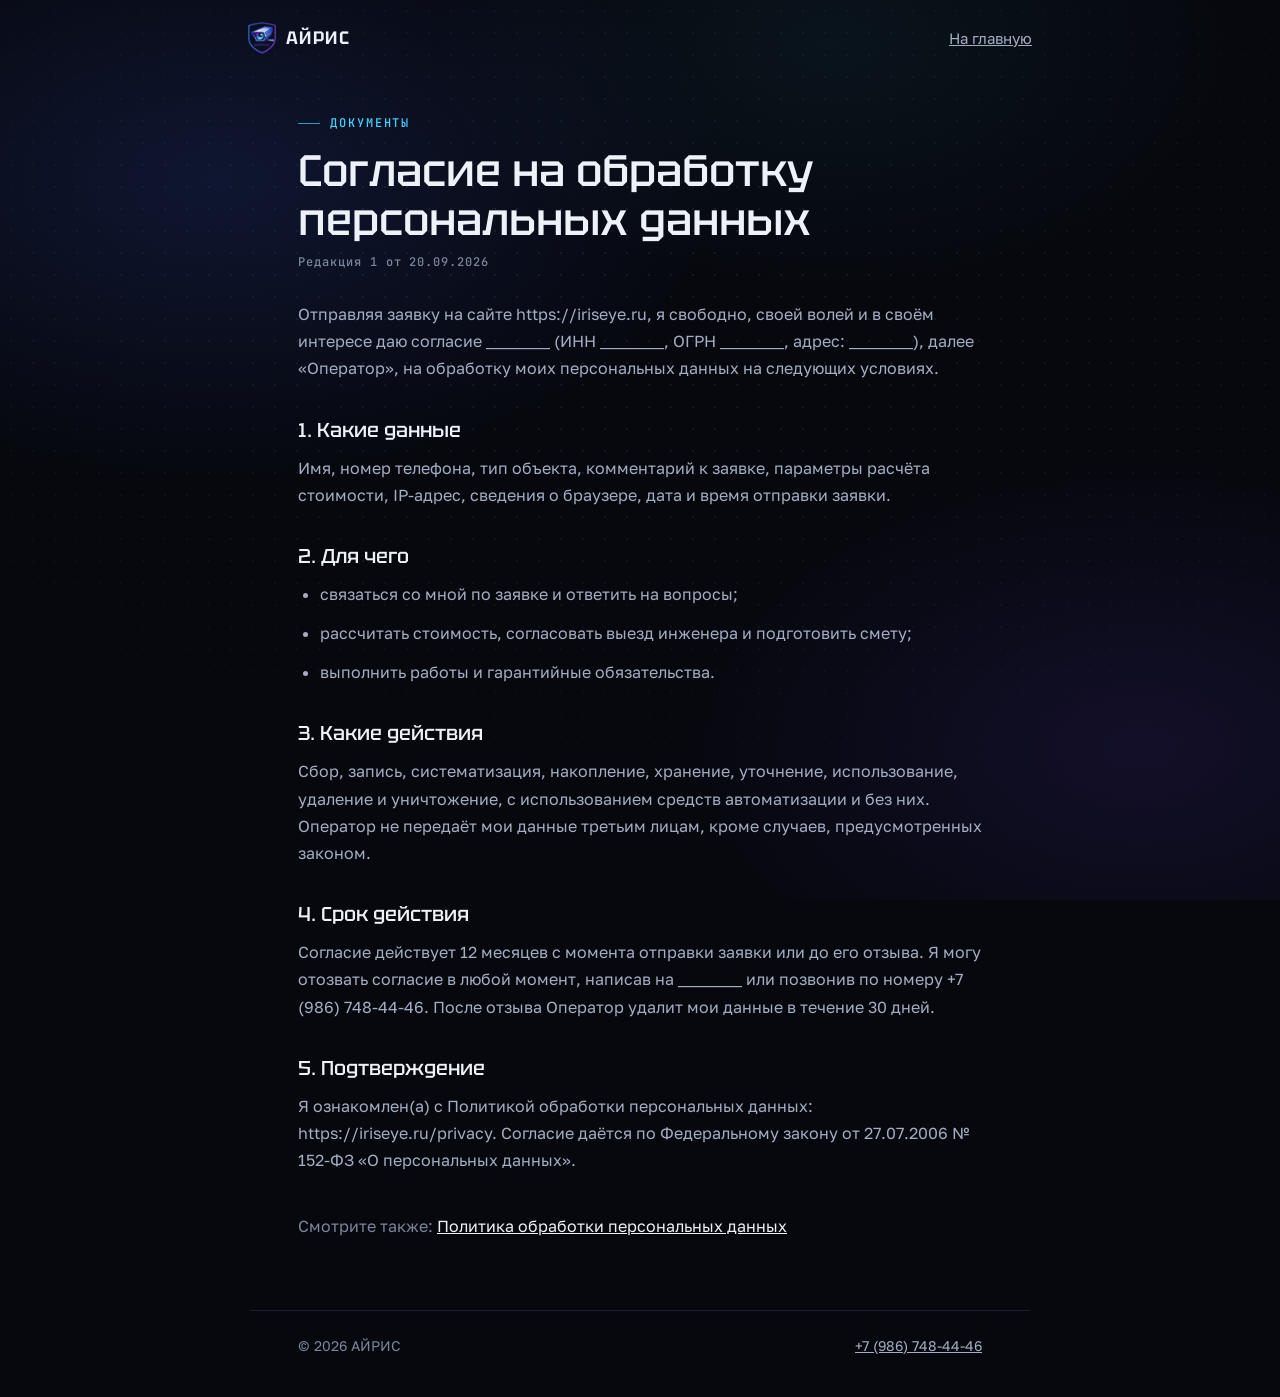
==== commit 6e02ecca: "Починка для Safari на айфоне, магазин вместо квартиры, почта для заявок - ролик подключается прямой " ====
--- a/consent.html
+++ b/consent.html
@@ -8,7 +8,7 @@
 <meta name="theme-color" content="#06080E">
 <link rel="icon" href="./assets/img/favicon-64.png" type="image/png">
 <link rel="stylesheet" href="./assets/css/fonts.css">
-<link rel="stylesheet" href="./assets/css/site.css?v=7e1c4797">
+<link rel="stylesheet" href="./assets/css/site.css?v=2567b52a">
 </head>
 <body class="doc-page">
 <a class="skip" href="#main">Перейти к тексту</a>
@@ -20,7 +20,7 @@
 <main id="main" class="doc" tabindex="-1">
   <p class="kicker">Документы</p>
   <h1>Согласие на обработку персональных данных</h1>
-      <p class="doc__meta">Редакция 1 от 18.09.2026</p>
+      <p class="doc__meta">Редакция 1 от 20.09.2026</p>
     <div class="doc__body"><p>Отправляя заявку на сайте https://iriseye.ru, я свободно, своей волей и в своём интересе даю согласие ________ (ИНН ________, ОГРН ________, адрес: ________), далее «Оператор», на обработку моих персональных данных на следующих условиях.</p>
 <h2>1. Какие данные</h2>
 <p>Имя, номер телефона, тип объекта, комментарий к заявке, параметры расчёта стоимости, IP-адрес, сведения о браузере, дата и время отправки заявки.</p>
--- a/assets/css/site.css
+++ b/assets/css/site.css
@@ -144,7 +144,7 @@
 @media (max-width:600px){.intro__osd--tl,.intro__osd--bl{left:30px}.intro__osd--tr,.intro__osd--br{right:30px}.intro__osd--tl,.intro__osd--tr{top:30px}.intro__osd--bl,.intro__osd--br{bottom:30px}.intro__vf i:nth-child(n){width:22px;height:22px}.intro__sub{font-size:11px;letter-spacing:.3em}}
 
 /* ---------- герой ---------- */
-.hero{position:relative;height:var(--hero-h,1050vh)}
+.hero{position:relative;height:100vh;height:100svh}
 .stage{position:sticky;top:0;height:100vh;height:100lvh;overflow:hidden;overflow:clip;isolation:isolate;background:#04060B}
 .stage__amb{position:absolute;inset:-8%;width:116%;height:116%;max-width:none;opacity:0;transition:opacity 1s}
 .stage.is-flank .stage__amb{opacity:1}
@@ -152,9 +152,10 @@
 .stage.is-flank .stage__frame{box-shadow:0 0 0 1px rgba(140,160,220,.14),0 40px 140px rgba(0,0,0,.65)}
 .stage__poster{position:absolute;inset:0;width:100%;height:100%;object-fit:cover}
 .stage__v{position:absolute;inset:0;width:100%;height:100%;object-fit:cover;opacity:0;transition:opacity .7s}
-.stage.video-ready .v-lite{opacity:1}
-.stage.hd .v-hd{opacity:1}
-.stage.hd .v-lite{opacity:0}
+.stage.video-ready .v-fwd{opacity:1}
+.v-rev{transition:none}
+.stage__shade{position:absolute;inset:0;pointer-events:none;background:linear-gradient(180deg,rgba(4,6,12,.74),rgba(4,6,12,.46) 92px,rgba(4,6,12,0) 175px)}
+.stage.rev .v-rev{opacity:1}
 .stage.video-failed .stage__v{display:none}
 /* телефон: такты по свайпу, герой на один экран, плашки меняются плавно */
 @property --k{syntax:"<number>";initial-value:0;inherits:true}
@@ -563,3 +564,26 @@
   .iris circle{stroke-dashoffset:0!important;opacity:1!important}
   .iris--ok circle,.iris--ok path{stroke-dashoffset:0}
 }
+
+/* узкий экран: плашка прижата к низу, статусы в две колонки, на второй остановке пожарной плашки
+   текст сворачивается, чтобы не закрывать оповещатель */
+.stage.is-full .plate:not(.plate--cta){top:auto;bottom:calc(14px + env(safe-area-inset-bottom,0px));transform:translate3d(var(--x,0px),0,0)}
+.stage.is-full .status{grid-template-columns:1fr 1fr}
+.plate__fold{display:grid;grid-template-rows:1fr;transition:grid-template-rows .5s var(--ease-out),opacity .3s linear .2s}
+.plate__fold>div{min-height:0}
+.stage.is-full .plate.is-fold .plate__fold{grid-template-rows:0fr;opacity:0;transition:grid-template-rows .5s var(--ease-out) .08s,opacity .2s linear}
+
+/* калькулятор: подпись переносится, цена остаётся внутри карточки */
+.opt__l{flex:1 1 auto;min-width:0}
+.opt--check>span{padding-top:10px;padding-bottom:10px}
+@media (max-width:560px){.opts--2{grid-template-columns:1fr}}
+
+/* прозрачная шапка над светлыми кадрами ролика: лёгкая тень, чтобы пункты читались */
+.nav:not(.is-solid) .nav__links a,.nav:not(.is-solid) .nav__phone,.nav:not(.is-solid) .nav__word{text-shadow:0 1px 3px rgba(0,0,0,.75),0 0 12px rgba(0,0,0,.45)}
+
+/* фон под роликом: холст с частицами (Particle Drift), проявляется, когда под роликом видна страница */
+.env__drift{position:absolute;inset:0;width:100%;height:100%;opacity:0;transition:opacity 1.2s var(--ease-out)}
+.env__drift.is-on{opacity:.9}
+
+/* телефон: на первом кадре только ролик, заголовок остаётся для поисковиков и экранных дикторов */
+html:not(.is-static) .stage.is-full .plate[data-plate="1"]{position:absolute!important;width:1px!important;height:1px!important;padding:0!important;margin:-1px!important;overflow:hidden!important;clip:rect(0 0 0 0);clip-path:inset(50%);border:0!important;white-space:nowrap}
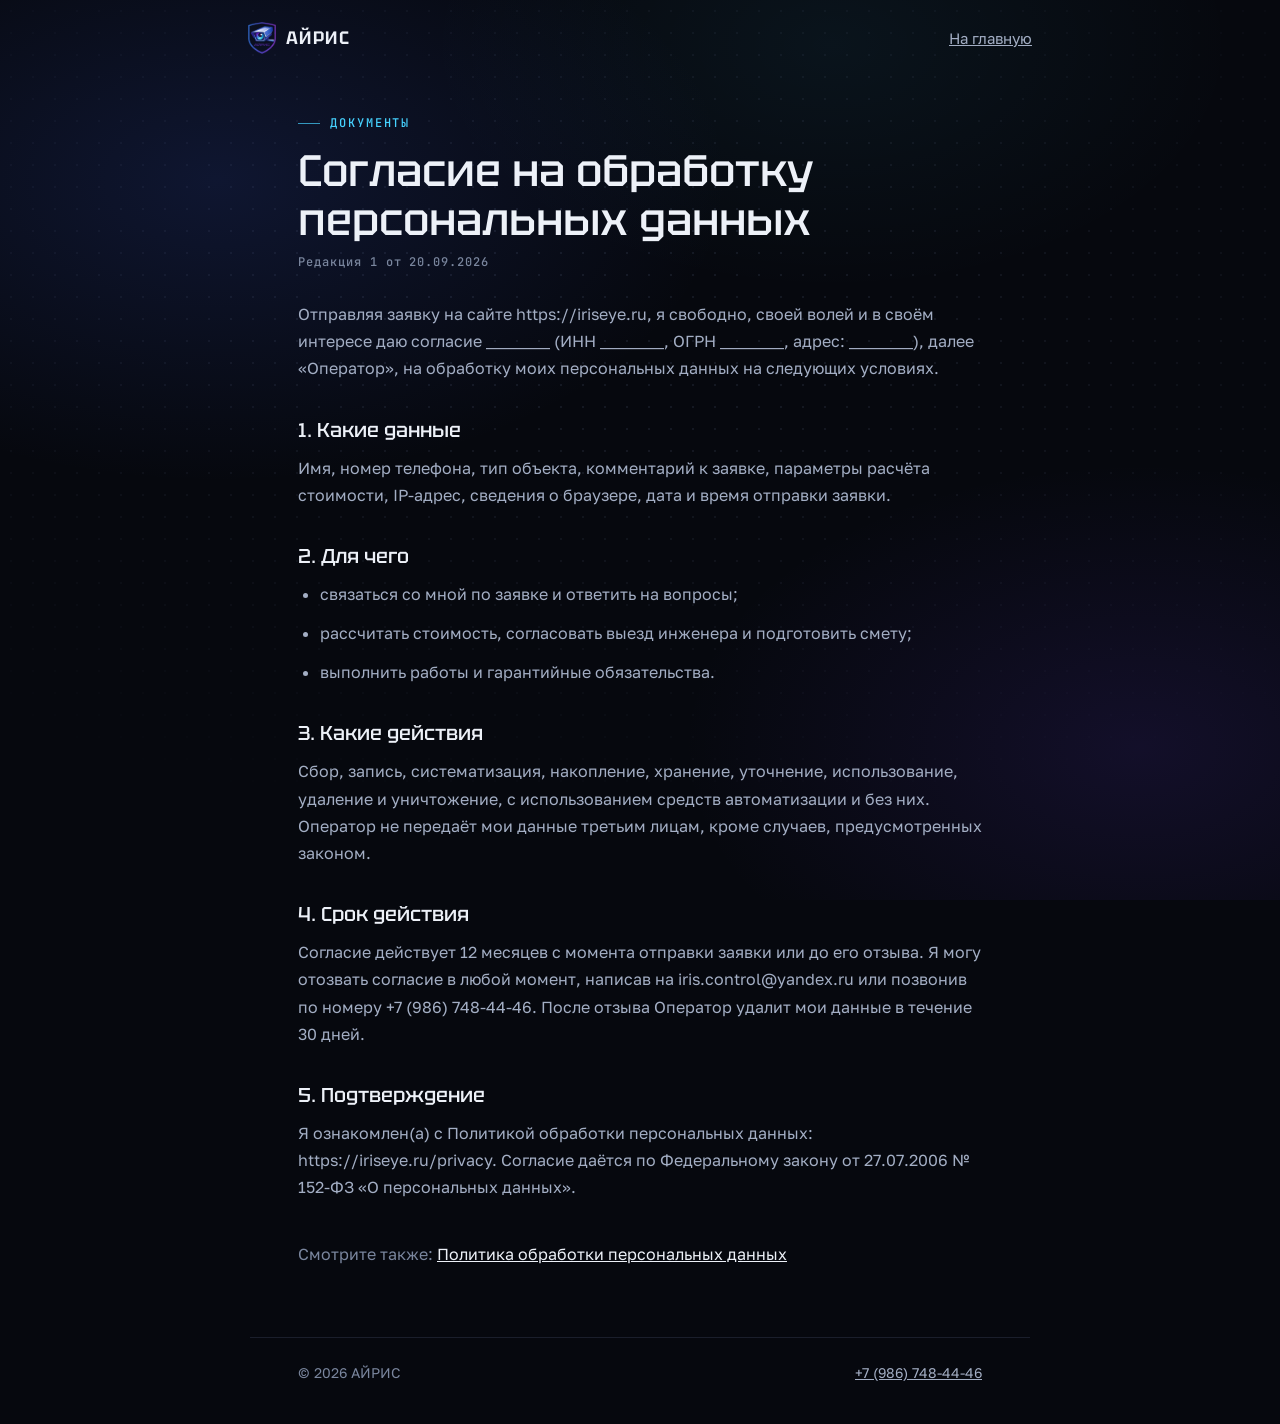
==== commit 0860d17c: "Фото пожарной сигнализации и оповещения, почта на сайте, номер в вопросах не рвётся - АПС: пожарный " ====
--- a/consent.html
+++ b/consent.html
@@ -8,7 +8,7 @@
 <meta name="theme-color" content="#06080E">
 <link rel="icon" href="./assets/img/favicon-64.png" type="image/png">
 <link rel="stylesheet" href="./assets/css/fonts.css">
-<link rel="stylesheet" href="./assets/css/site.css?v=2567b52a">
+<link rel="stylesheet" href="./assets/css/site.css?v=f6bf61b4">
 </head>
 <body class="doc-page">
 <a class="skip" href="#main">Перейти к тексту</a>
@@ -33,7 +33,7 @@
 <h2>3. Какие действия</h2>
 <p>Сбор, запись, систематизация, накопление, хранение, уточнение, использование, удаление и уничтожение, с использованием средств автоматизации и без них. Оператор не передаёт мои данные третьим лицам, кроме случаев, предусмотренных законом.</p>
 <h2>4. Срок действия</h2>
-<p>Согласие действует 12 месяцев с момента отправки заявки или до его отзыва. Я могу отозвать согласие в любой момент, написав на ________ или позвонив по номеру +7 (986) 748-44-46. После отзыва Оператор удалит мои данные в течение 30 дней.</p>
+<p>Согласие действует 12 месяцев с момента отправки заявки или до его отзыва. Я могу отозвать согласие в любой момент, написав на iris.control@yandex.ru или позвонив по номеру +7 (986) 748-44-46. После отзыва Оператор удалит мои данные в течение 30 дней.</p>
 <h2>5. Подтверждение</h2>
 <p>Я ознакомлен(а) с Политикой обработки персональных данных: https://iriseye.ru/privacy. Согласие даётся по Федеральному закону от 27.07.2006 № 152-ФЗ «О персональных данных».</p>
 </div>
--- a/assets/css/site.css
+++ b/assets/css/site.css
@@ -587,3 +587,13 @@
 
 /* телефон: на первом кадре только ролик, заголовок остаётся для поисковиков и экранных дикторов */
 html:not(.is-static) .stage.is-full .plate[data-plate="1"]{position:absolute!important;width:1px!important;height:1px!important;padding:0!important;margin:-1px!important;overflow:hidden!important;clip:rect(0 0 0 0);clip-path:inset(50%);border:0!important;white-space:nowrap}
+
+/* почта в контактах и в подвале */
+.contact__mail{display:inline-block;margin-top:10px;color:var(--tx-2);text-decoration:none;border-bottom:1px solid rgba(160,180,240,.35);transition:color .3s,border-color .3s}
+.contact__mail:hover{color:var(--tx);border-color:var(--hud)}
+.foot__mail{margin-top:6px}
+.foot__mail a{color:var(--tx-3);text-decoration:none;transition:color .3s}
+.foot__mail a:hover{color:var(--tx-2)}
+
+/* номер телефона не рвём посередине */
+.nowrap{white-space:nowrap}
